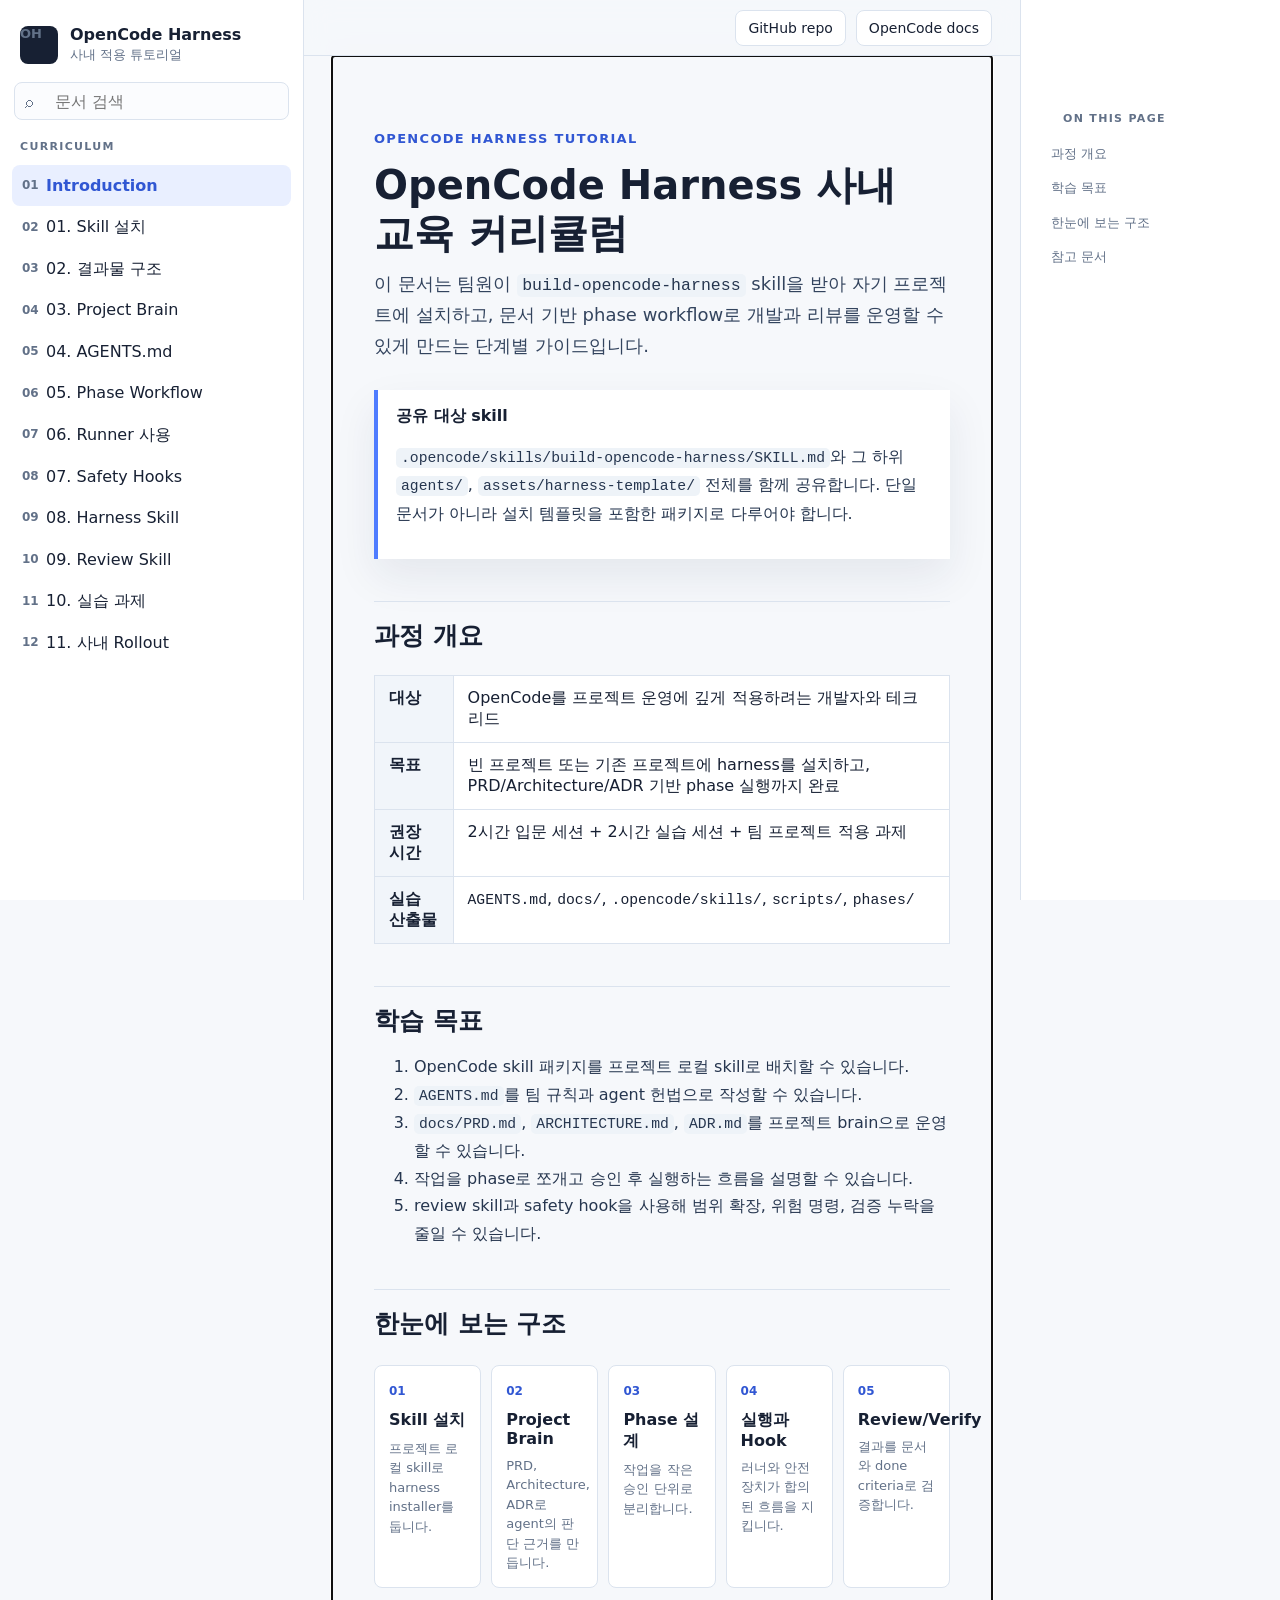
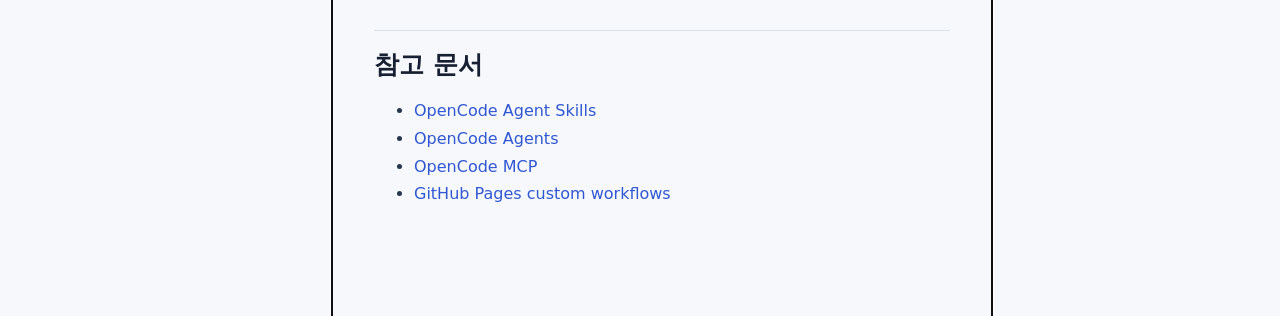
==== index.html @ 1af24cac "feat: add opencode harness tutorial site" ====
<!doctype html>
<html lang="ko">
  <head>
    <meta charset="utf-8" />
    <meta name="viewport" content="width=device-width, initial-scale=1" />
    <meta
      name="description"
      content="OpenCode harness skill을 사내 프로젝트에 설치하고 운영하는 단계별 교육 커리큘럼"
    />
    <title>OpenCode Harness Tutorial</title>
    <link rel="stylesheet" href="styles.css" />
  </head>
  <body>
    <div class="app-shell">
      <aside class="sidebar" aria-label="Curriculum navigation">
        <div class="brand">
          <span class="brand-mark" aria-hidden="true">OH</span>
          <div>
            <strong>OpenCode Harness</strong>
            <span>사내 적용 튜토리얼</span>
          </div>
        </div>

        <label class="search" for="doc-search">
          <span aria-hidden="true">⌕</span>
          <input id="doc-search" type="search" placeholder="문서 검색" autocomplete="off" />
        </label>

        <nav>
          <p class="nav-group">Curriculum</p>
          <ol id="chapter-list" class="chapter-list"></ol>
        </nav>
      </aside>

      <main class="content">
        <header class="topbar">
          <a class="repo-link" href="https://github.com/tell-me-W/opencode_hernes_tutorial" target="_blank" rel="noreferrer">
            GitHub repo
          </a>
          <a class="repo-link" href="https://opencode.ai/docs/" target="_blank" rel="noreferrer">
            OpenCode docs
          </a>
        </header>

        <article id="doc" class="doc" tabindex="-1"></article>
      </main>

      <aside class="toc" aria-label="Page outline">
        <p class="nav-group">On this page</p>
        <ol id="toc-list"></ol>
      </aside>
    </div>

    <script src="app.js"></script>
  </body>
</html>
---- styles.css ----
:root {
  --bg: #f6f8fb;
  --panel: #ffffff;
  --ink: #172033;
  --muted: #627188;
  --line: #dbe3ee;
  --accent: #4f7cff;
  --accent-strong: #3157d3;
  --accent-soft: #e9efff;
  --teal: #0f9b8e;
  --amber: #b56a00;
  --danger: #bd2d3d;
  --code-bg: #101827;
  --shadow: 0 18px 40px rgba(24, 39, 75, 0.08);
  color-scheme: light;
  font-family:
    Inter, ui-sans-serif, system-ui, -apple-system, BlinkMacSystemFont, "Segoe UI",
    sans-serif;
}

* {
  box-sizing: border-box;
}

body {
  margin: 0;
  background: var(--bg);
  color: var(--ink);
}

a {
  color: var(--accent-strong);
  text-decoration: none;
}

a:hover {
  text-decoration: underline;
}

.app-shell {
  display: grid;
  grid-template-columns: 304px minmax(0, 1fr) 260px;
  min-height: 100vh;
}

.sidebar,
.toc {
  position: sticky;
  top: 0;
  height: 100vh;
  overflow: auto;
  background: var(--panel);
  border-right: 1px solid var(--line);
}

.toc {
  border-right: 0;
  border-left: 1px solid var(--line);
  padding: 92px 22px 24px;
}

.brand {
  display: flex;
  gap: 12px;
  align-items: center;
  padding: 24px 20px 18px;
}

.brand-mark {
  display: inline-grid;
  width: 38px;
  height: 38px;
  place-items: center;
  border-radius: 8px;
  background: var(--ink);
  color: #fff;
  font-weight: 800;
  letter-spacing: 0;
}

.brand strong,
.brand span {
  display: block;
}

.brand span {
  margin-top: 2px;
  color: var(--muted);
  font-size: 13px;
}

.search {
  display: grid;
  grid-template-columns: 28px 1fr;
  align-items: center;
  margin: 0 14px 18px;
  padding: 0 10px;
  height: 38px;
  border: 1px solid var(--line);
  border-radius: 8px;
  color: var(--muted);
  background: #fbfcfe;
}

.search input {
  width: 100%;
  border: 0;
  outline: 0;
  background: transparent;
  color: var(--ink);
  font: inherit;
}

.nav-group {
  margin: 18px 20px 8px;
  color: var(--muted);
  font-size: 11px;
  font-weight: 800;
  letter-spacing: 0.12em;
  text-transform: uppercase;
}

.chapter-list,
.toc ol {
  margin: 0;
  padding: 0 12px 24px;
  list-style: none;
}

.chapter-list button,
.toc a {
  display: grid;
  grid-template-columns: 24px 1fr;
  align-items: center;
  width: 100%;
  min-height: 38px;
  padding: 7px 10px;
  border: 0;
  border-radius: 8px;
  background: transparent;
  color: var(--ink);
  font: inherit;
  text-align: left;
  cursor: pointer;
}

.chapter-list button:hover,
.toc a:hover {
  background: #f1f5fa;
  text-decoration: none;
}

.chapter-list button[aria-current="page"] {
  background: var(--accent-soft);
  color: var(--accent-strong);
  font-weight: 700;
}

.chapter-number {
  color: var(--muted);
  font-size: 12px;
  font-weight: 700;
}

.toc ol {
  padding: 0;
}

.toc a {
  grid-template-columns: 1fr;
  min-height: 30px;
  padding: 6px 8px;
  color: var(--muted);
  font-size: 13px;
}

.content {
  min-width: 0;
}

.topbar {
  position: sticky;
  top: 0;
  z-index: 5;
  display: flex;
  justify-content: flex-end;
  gap: 10px;
  height: 56px;
  padding: 10px 28px;
  border-bottom: 1px solid var(--line);
  background: rgba(246, 248, 251, 0.9);
  backdrop-filter: blur(14px);
}

.repo-link {
  display: inline-flex;
  align-items: center;
  min-height: 36px;
  padding: 0 12px;
  border: 1px solid var(--line);
  border-radius: 8px;
  background: var(--panel);
  color: var(--ink);
  font-size: 14px;
}

.doc {
  width: min(980px, calc(100vw - 620px));
  margin: 0 auto;
  padding: 72px 42px 96px;
}

.eyebrow {
  margin: 0 0 12px;
  color: var(--accent-strong);
  font-size: 13px;
  font-weight: 800;
  letter-spacing: 0.1em;
  text-transform: uppercase;
}

h1 {
  margin: 0 0 12px;
  font-size: 40px;
  line-height: 1.18;
  letter-spacing: 0;
}

h2 {
  margin: 42px 0 12px;
  padding-top: 18px;
  border-top: 1px solid var(--line);
  font-size: 25px;
  line-height: 1.3;
}

h3 {
  margin: 28px 0 10px;
  font-size: 18px;
}

p,
li {
  color: #26364f;
  font-size: 16px;
  line-height: 1.72;
}

.lead {
  max-width: 760px;
  margin: 0 0 28px;
  color: #33445e;
  font-size: 18px;
}

.callout {
  margin: 24px 0;
  padding: 16px 18px;
  border-left: 4px solid var(--accent);
  background: var(--panel);
  box-shadow: var(--shadow);
}

.callout strong {
  display: block;
  margin-bottom: 4px;
}

.grid-two {
  display: grid;
  grid-template-columns: repeat(2, minmax(0, 1fr));
  gap: 14px;
  margin: 22px 0;
}

.info-card {
  border: 1px solid var(--line);
  border-radius: 8px;
  background: var(--panel);
  padding: 16px;
}

.info-card h3 {
  margin-top: 0;
}

.info-card p {
  margin-bottom: 0;
}

.flow {
  display: grid;
  grid-template-columns: repeat(5, minmax(0, 1fr));
  gap: 10px;
  margin: 24px 0;
  align-items: stretch;
}

.flow-step {
  min-height: 118px;
  padding: 14px;
  border: 1px solid var(--line);
  border-radius: 8px;
  background: var(--panel);
}

.flow-step span {
  display: inline-block;
  margin-bottom: 12px;
  color: var(--accent-strong);
  font-size: 12px;
  font-weight: 800;
}

.flow-step strong {
  display: block;
  margin-bottom: 8px;
}

.flow-step p {
  margin: 0;
  color: var(--muted);
  font-size: 13px;
  line-height: 1.5;
}

.tree {
  overflow-x: auto;
  margin: 22px 0;
  padding: 18px;
  border-radius: 8px;
  background: var(--code-bg);
  color: #dce7ff;
}

pre {
  overflow-x: auto;
  margin: 18px 0;
  padding: 18px;
  border-radius: 8px;
  background: var(--code-bg);
  color: #dce7ff;
  line-height: 1.6;
}

code {
  font-family: "Cascadia Code", "SFMono-Regular", Consolas, monospace;
  font-size: 0.92em;
}

p code,
li code {
  padding: 2px 5px;
  border-radius: 5px;
  background: #eef3f8;
  color: #26364f;
}

table {
  width: 100%;
  margin: 22px 0;
  border-collapse: collapse;
  background: var(--panel);
}

th,
td {
  padding: 12px 14px;
  border: 1px solid var(--line);
  text-align: left;
  vertical-align: top;
}

th {
  background: #f1f5fa;
}

.badge {
  display: inline-flex;
  align-items: center;
  height: 24px;
  padding: 0 8px;
  border-radius: 6px;
  background: var(--accent-soft);
  color: var(--accent-strong);
  font-size: 12px;
  font-weight: 800;
}

.status-list {
  padding-left: 20px;
}

.empty-state {
  margin: 18px 12px;
  color: var(--muted);
  font-size: 14px;
}

@media (max-width: 1180px) {
  .app-shell {
    grid-template-columns: 280px minmax(0, 1fr);
  }

  .toc {
    display: none;
  }

  .doc {
    width: min(900px, calc(100vw - 280px));
  }
}

@media (max-width: 820px) {
  .app-shell {
    display: block;
  }

  .sidebar {
    position: relative;
    height: auto;
    border-right: 0;
    border-bottom: 1px solid var(--line);
  }

  .chapter-list {
    display: grid;
    grid-template-columns: repeat(2, minmax(0, 1fr));
    gap: 4px;
  }

  .topbar {
    position: relative;
    justify-content: flex-start;
    padding: 10px 16px;
  }

  .doc {
    width: 100%;
    padding: 40px 18px 72px;
  }

  h1 {
    font-size: 30px;
  }

  .grid-two,
  .flow {
    grid-template-columns: 1fr;
  }
}
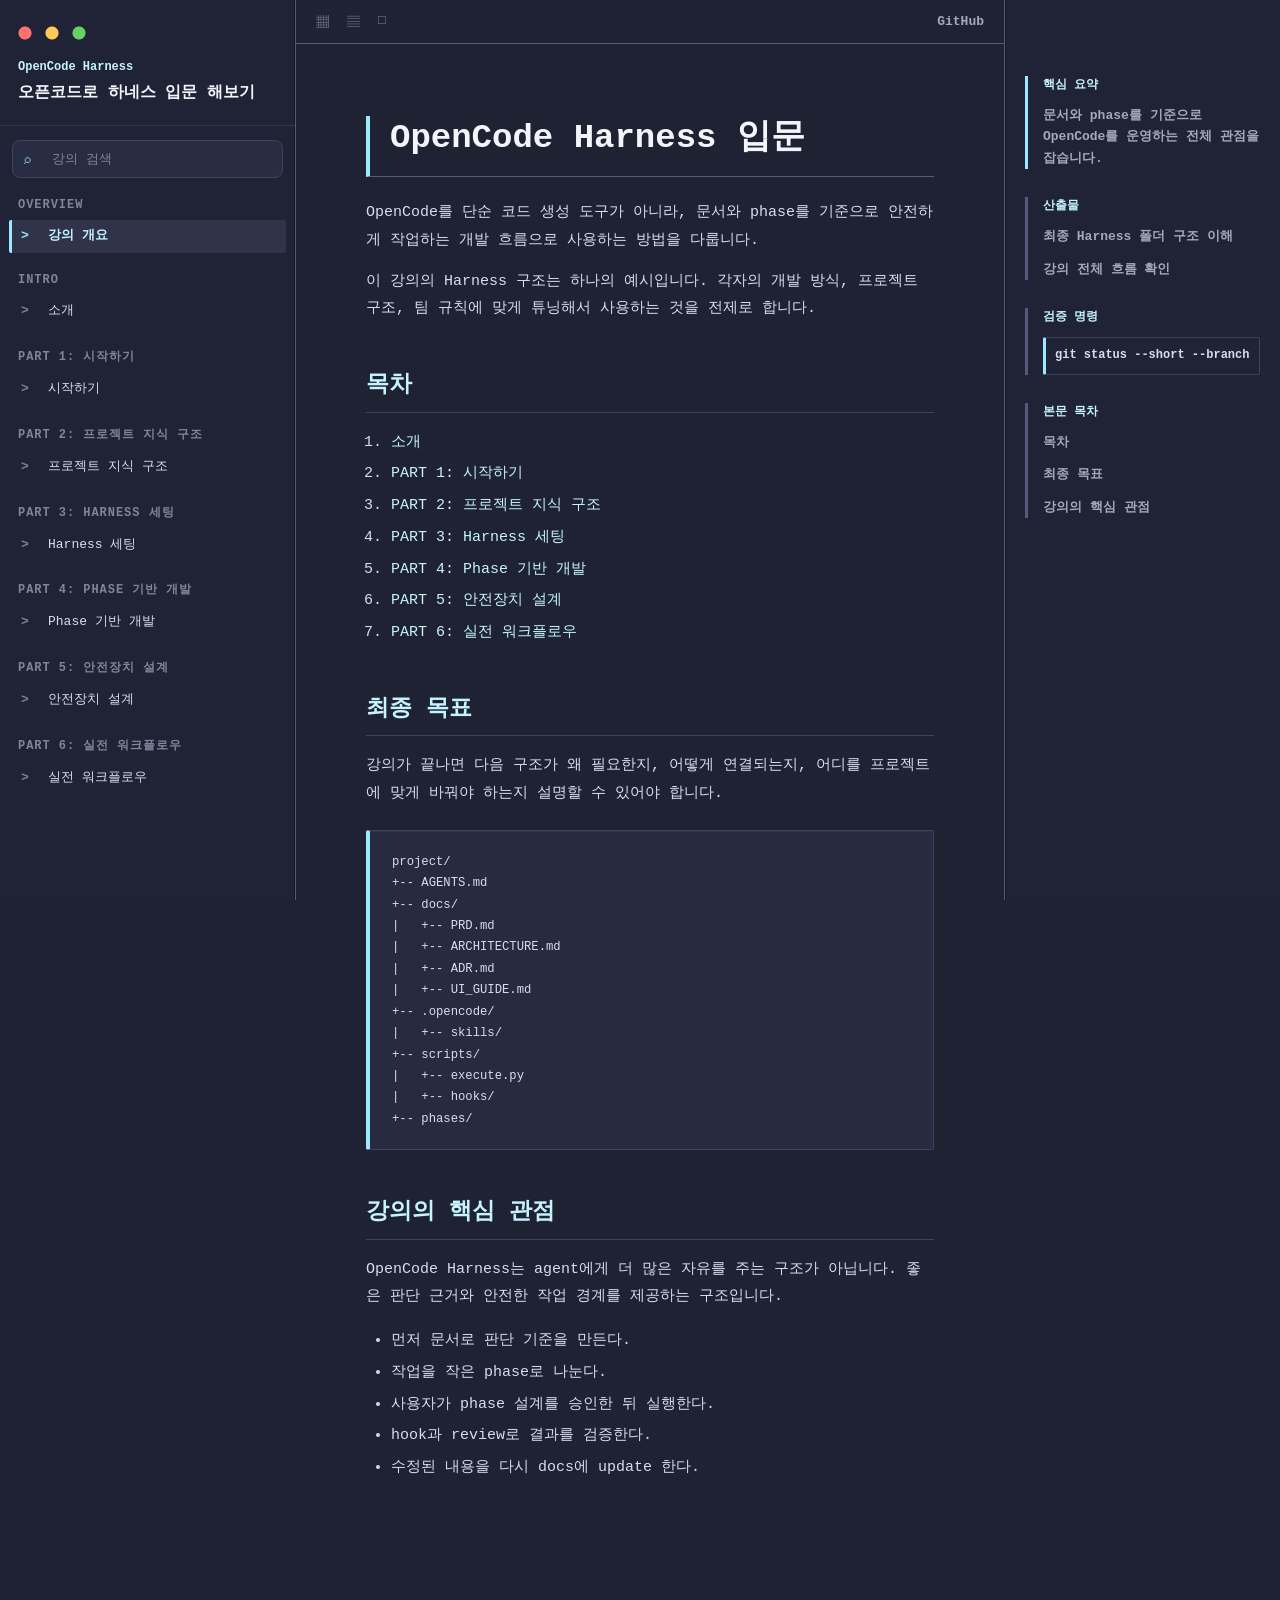
==== commit dff93e56: "feat: add opencode harness tutorial site" ====
--- a/index.html
+++ b/index.html
@@ -5,49 +5,63 @@
     <meta name="viewport" content="width=device-width, initial-scale=1" />
     <meta
       name="description"
-      content="OpenCode harness skill을 사내 프로젝트에 설치하고 운영하는 단계별 교육 커리큘럼"
+      content="오픈코드 하네스 구조를 문서, phase, 검증 흐름으로 배우는 입문 강의"
     />
-    <title>OpenCode Harness Tutorial</title>
+    <title>오픈코드로 하네스 입문 해보기</title>
     <link rel="stylesheet" href="styles.css" />
   </head>
   <body>
     <div class="app-shell">
-      <aside class="sidebar" aria-label="Curriculum navigation">
-        <div class="brand">
-          <span class="brand-mark" aria-hidden="true">OH</span>
-          <div>
-            <strong>OpenCode Harness</strong>
-            <span>사내 적용 튜토리얼</span>
-          </div>
-        </div>
+      <aside class="course-nav" id="course-nav" aria-label="강의 목차">
+        <header class="brand-block">
+          <p class="brand-kicker">OpenCode Harness</p>
+          <h1 id="site-title">오픈코드로 하네스 입문 해보기</h1>
+        </header>
 
-        <label class="search" for="doc-search">
+        <label class="search-box" for="chapter-search">
           <span aria-hidden="true">⌕</span>
-          <input id="doc-search" type="search" placeholder="문서 검색" autocomplete="off" />
+          <input id="chapter-search" type="search" placeholder="강의 검색" autocomplete="off" />
         </label>
 
         <nav>
-          <p class="nav-group">Curriculum</p>
-          <ol id="chapter-list" class="chapter-list"></ol>
+          <ol class="chapter-list" id="chapter-list"></ol>
         </nav>
       </aside>
 
-      <main class="content">
-        <header class="topbar">
-          <a class="repo-link" href="https://github.com/tell-me-W/opencode_hernes_tutorial" target="_blank" rel="noreferrer">
-            GitHub repo
-          </a>
-          <a class="repo-link" href="https://opencode.ai/docs/" target="_blank" rel="noreferrer">
-            OpenCode docs
+      <main class="lecture-main">
+        <header class="topbar" aria-label="강의 도구">
+          <div class="topbar-icons" aria-hidden="true">
+            <span>▦</span>
+            <span>▤</span>
+            <span>□</span>
+          </div>
+          <a href="https://github.com/tell-me-W/opencode_hernes_tutorial" target="_blank" rel="noreferrer">
+            GitHub
           </a>
         </header>
 
-        <article id="doc" class="doc" tabindex="-1"></article>
+        <article class="lecture-body" id="lecture-body" tabindex="-1"></article>
       </main>
 
-      <aside class="toc" aria-label="Page outline">
-        <p class="nav-group">On this page</p>
-        <ol id="toc-list"></ol>
+      <aside class="chapter-support" id="chapter-support" aria-label="현재 장의 핵심 요약">
+        <div class="support-inner">
+          <section>
+            <p class="support-label">핵심 요약</p>
+            <ul id="key-points"></ul>
+          </section>
+          <section>
+            <p class="support-label">산출물</p>
+            <ul id="outputs"></ul>
+          </section>
+          <section>
+            <p class="support-label">검증 명령</p>
+            <ul id="commands"></ul>
+          </section>
+          <section>
+            <p class="support-label">본문 목차</p>
+            <ol id="section-links"></ol>
+          </section>
+        </div>
       </aside>
     </div>
 
--- a/styles.css
+++ b/styles.css
@@ -1,21 +1,29 @@
 :root {
-  --bg: #f6f8fb;
-  --panel: #ffffff;
-  --ink: #172033;
-  --muted: #627188;
-  --line: #dbe3ee;
-  --accent: #4f7cff;
-  --accent-strong: #3157d3;
-  --accent-soft: #e9efff;
-  --teal: #0f9b8e;
-  --amber: #b56a00;
-  --danger: #bd2d3d;
-  --code-bg: #101827;
-  --shadow: 0 18px 40px rgba(24, 39, 75, 0.08);
-  color-scheme: light;
+  --bg: #05060a;
+  --shell: #1f2233;
+  --panel: #25283b;
+  --panel-raised: #30334a;
+  --panel-soft: #292c40;
+  --ink: #d9dcef;
+  --ink-strong: #f4f5fb;
+  --muted: #a4a8bd;
+  --muted-soft: #7f849b;
+  --line: #3d425f;
+  --line-strong: #545a7b;
+  --accent: #9ce8ff;
+  --accent-strong: #c5f3ff;
+  --accent-soft: #343b59;
+  --danger: #ff7270;
+  --warn: #ffc857;
+  --success: #66d063;
+  --diff-add: #c8f47f;
+  --diff-del: #ff7f86;
+  --code: #282b40;
+  --code-deep: #202335;
+  color-scheme: dark;
   font-family:
-    Inter, ui-sans-serif, system-ui, -apple-system, BlinkMacSystemFont, "Segoe UI",
-    sans-serif;
+    "Cascadia Code", "D2Coding", "SFMono-Regular", Consolas, "Noto Sans KR",
+    "Malgun Gothic", monospace;
 }
 
 * {
@@ -34,75 +42,91 @@
 }
 
 a:hover {
+  color: #ffffff;
   text-decoration: underline;
 }
 
 .app-shell {
   display: grid;
-  grid-template-columns: 304px minmax(0, 1fr) 260px;
+  grid-template-columns: 296px minmax(0, 1fr) 276px;
   min-height: 100vh;
-}
-
-.sidebar,
-.toc {
+  background: var(--shell);
+}
+
+.course-nav,
+.chapter-support {
   position: sticky;
   top: 0;
   height: 100vh;
   overflow: auto;
-  background: var(--panel);
-  border-right: 1px solid var(--line);
-}
-
-.toc {
-  border-right: 0;
-  border-left: 1px solid var(--line);
-  padding: 92px 22px 24px;
-}
-
-.brand {
-  display: flex;
-  gap: 12px;
-  align-items: center;
-  padding: 24px 20px 18px;
-}
-
-.brand-mark {
-  display: inline-grid;
-  width: 38px;
-  height: 38px;
-  place-items: center;
-  border-radius: 8px;
-  background: var(--ink);
-  color: #fff;
+  background: #202335;
+}
+
+.course-nav {
+  border-right: 1px solid var(--line-strong);
+  box-shadow: inset -1px 0 0 #151827;
+}
+
+.chapter-support {
+  border-left: 1px solid var(--line-strong);
+  background: #202335;
+  box-shadow: inset 1px 0 0 #151827;
+}
+
+.brand-block {
+  position: relative;
+  padding: 26px 18px 20px;
+  border-bottom: 1px solid #30344d;
+}
+
+.brand-block::before {
+  content: "";
+  display: block;
+  width: 82px;
+  height: 14px;
+  margin-bottom: 20px;
+  background:
+    radial-gradient(circle at 7px 7px, var(--danger) 0 6px, transparent 7px),
+    radial-gradient(circle at 34px 7px, var(--warn) 0 6px, transparent 7px),
+    radial-gradient(circle at 61px 7px, var(--success) 0 6px, transparent 7px);
+}
+
+.brand-kicker {
+  margin: 0 0 8px;
+  color: var(--accent-strong);
+  font-size: 12px;
   font-weight: 800;
   letter-spacing: 0;
 }
 
-.brand strong,
-.brand span {
-  display: block;
-}
-
-.brand span {
-  margin-top: 2px;
-  color: var(--muted);
-  font-size: 13px;
-}
-
-.search {
+.brand-block h1 {
+  margin: 0;
+  color: var(--ink-strong);
+  font-size: 16px;
+  line-height: 1.45;
+  letter-spacing: 0;
+}
+
+.search-box {
   display: grid;
-  grid-template-columns: 28px 1fr;
+  grid-template-columns: 26px 1fr;
   align-items: center;
-  margin: 0 14px 18px;
-  padding: 0 10px;
   height: 38px;
+  margin: 14px 12px 20px;
+  padding: 0 11px;
   border: 1px solid var(--line);
   border-radius: 8px;
-  color: var(--muted);
-  background: #fbfcfe;
-}
-
-.search input {
+  background: #292d43;
+  color: var(--accent);
+  font-size: 13px;
+}
+
+.search-box:focus-within {
+  border-color: var(--accent);
+  box-shadow: 0 0 0 1px rgba(156, 232, 255, 0.28);
+}
+
+.search-box input {
   width: 100%;
   border: 0;
   outline: 0;
@@ -111,303 +135,314 @@
   font: inherit;
 }
 
-.nav-group {
-  margin: 18px 20px 8px;
-  color: var(--muted);
-  font-size: 11px;
+.search-box input::placeholder {
+  color: var(--muted-soft);
+}
+
+.chapter-list {
+  margin: 0;
+  padding: 0 9px 48px;
+  list-style: none;
+}
+
+.chapter-group {
+  margin: 20px 9px 8px;
+  color: var(--muted-soft);
+  font-size: 12px;
   font-weight: 800;
-  letter-spacing: 0.12em;
+  letter-spacing: 0.08em;
   text-transform: uppercase;
 }
 
-.chapter-list,
-.toc ol {
-  margin: 0;
-  padding: 0 12px 24px;
-  list-style: none;
-}
-
-.chapter-list button,
-.toc a {
+.chapter-button {
   display: grid;
-  grid-template-columns: 24px 1fr;
-  align-items: center;
+  grid-template-columns: 20px 1fr;
+  gap: 7px;
+  align-items: start;
   width: 100%;
-  min-height: 38px;
-  padding: 7px 10px;
+  min-height: 32px;
+  margin: 2px 0;
+  padding: 7px 9px;
   border: 0;
-  border-radius: 8px;
+  border-left: 3px solid transparent;
+  border-radius: 2px;
   background: transparent;
   color: var(--ink);
   font: inherit;
+  font-size: 13px;
+  line-height: 1.45;
   text-align: left;
   cursor: pointer;
 }
 
-.chapter-list button:hover,
-.toc a:hover {
-  background: #f1f5fa;
-  text-decoration: none;
-}
-
-.chapter-list button[aria-current="page"] {
-  background: var(--accent-soft);
-  color: var(--accent-strong);
-  font-weight: 700;
-}
-
-.chapter-number {
-  color: var(--muted);
-  font-size: 12px;
-  font-weight: 700;
-}
-
-.toc ol {
-  padding: 0;
-}
-
-.toc a {
-  grid-template-columns: 1fr;
-  min-height: 30px;
-  padding: 6px 8px;
+.chapter-button::before {
+  content: ">";
+  color: var(--muted-soft);
+  font-weight: 900;
+  line-height: 1.4;
+}
+
+.chapter-button:hover {
+  background: #2a2e45;
+  color: var(--ink-strong);
+}
+
+.chapter-button[aria-current="page"] {
+  border-left-color: var(--accent);
+  background: var(--panel-raised);
+  color: var(--accent-strong);
+  font-weight: 800;
+}
+
+.chapter-button[aria-current="page"]::before {
+  color: var(--accent);
+}
+
+.empty-state {
+  padding: 16px 10px;
   color: var(--muted);
   font-size: 13px;
 }
 
-.content {
+.lecture-main {
   min-width: 0;
+  background: var(--shell);
 }
 
 .topbar {
   position: sticky;
   top: 0;
-  z-index: 5;
+  z-index: 10;
   display: flex;
-  justify-content: flex-end;
-  gap: 10px;
-  height: 56px;
-  padding: 10px 28px;
-  border-bottom: 1px solid var(--line);
-  background: rgba(246, 248, 251, 0.9);
-  backdrop-filter: blur(14px);
-}
-
-.repo-link {
-  display: inline-flex;
   align-items: center;
-  min-height: 36px;
-  padding: 0 12px;
-  border: 1px solid var(--line);
-  border-radius: 8px;
-  background: var(--panel);
-  color: var(--ink);
-  font-size: 14px;
-}
-
-.doc {
-  width: min(980px, calc(100vw - 620px));
-  margin: 0 auto;
-  padding: 72px 42px 96px;
-}
-
-.eyebrow {
-  margin: 0 0 12px;
-  color: var(--accent-strong);
+  justify-content: space-between;
+  height: 44px;
+  padding: 0 20px;
+  border-bottom: 1px solid var(--line-strong);
+  background: rgba(31, 34, 51, 0.94);
+  backdrop-filter: blur(10px);
+}
+
+.topbar-icons {
+  display: flex;
+  gap: 18px;
+  color: var(--muted-soft);
+  font-size: 13px;
+}
+
+.topbar a {
+  color: var(--muted);
   font-size: 13px;
   font-weight: 800;
-  letter-spacing: 0.1em;
-  text-transform: uppercase;
-}
-
-h1 {
-  margin: 0 0 12px;
-  font-size: 40px;
-  line-height: 1.18;
+}
+
+.lecture-body {
+  width: min(980px, calc(100vw - 624px));
+  margin: 0 auto;
+  padding: 72px 44px 120px;
+  outline: 0;
+}
+
+.lecture-body h1 {
+  margin: 0 0 22px;
+  padding: 0 0 16px 20px;
+  border-bottom: 1px solid var(--line-strong);
+  border-left: 4px solid var(--accent);
+  color: var(--ink-strong);
+  font-size: 34px;
+  line-height: 1.3;
   letter-spacing: 0;
 }
 
-h2 {
-  margin: 42px 0 12px;
-  padding-top: 18px;
-  border-top: 1px solid var(--line);
-  font-size: 25px;
-  line-height: 1.3;
-}
-
-h3 {
-  margin: 28px 0 10px;
+.lecture-body h2 {
+  margin: 46px 0 16px;
+  padding: 0 0 9px;
+  border-bottom: 1px solid var(--line);
+  color: var(--accent-strong);
+  font-size: 23px;
+  line-height: 1.45;
+  letter-spacing: 0;
+}
+
+.lecture-body h3 {
+  margin: 30px 0 10px;
+  color: #e6e8f6;
   font-size: 18px;
-}
-
-p,
-li {
-  color: #26364f;
-  font-size: 16px;
-  line-height: 1.72;
-}
-
-.lead {
-  max-width: 760px;
-  margin: 0 0 28px;
-  color: #33445e;
-  font-size: 18px;
-}
-
-.callout {
-  margin: 24px 0;
-  padding: 16px 18px;
+  line-height: 1.5;
+}
+
+.lecture-body p,
+.lecture-body li,
+.lecture-body td,
+.lecture-body th {
+  color: var(--ink);
+  font-size: 15px;
+  line-height: 1.85;
+}
+
+.lecture-body p {
+  margin: 13px 0;
+}
+
+.lecture-body ul,
+.lecture-body ol {
+  padding-left: 25px;
+}
+
+.lecture-body li {
+  margin: 4px 0;
+}
+
+.lecture-body code {
+  font-family: inherit;
+  font-size: 0.94em;
+}
+
+.lecture-body p code,
+.lecture-body li code,
+.lecture-body td code {
+  padding: 2px 6px;
+  border: 1px solid #424766;
+  border-radius: 4px;
+  background: #30344d;
+  color: var(--accent-strong);
+}
+
+.lecture-body pre {
+  overflow: auto;
+  margin: 22px 0;
+  padding: 20px 22px;
+  border: 1px solid var(--line);
   border-left: 4px solid var(--accent);
-  background: var(--panel);
-  box-shadow: var(--shadow);
-}
-
-.callout strong {
-  display: block;
-  margin-bottom: 4px;
-}
-
-.grid-two {
-  display: grid;
-  grid-template-columns: repeat(2, minmax(0, 1fr));
-  gap: 14px;
-  margin: 22px 0;
-}
-
-.info-card {
-  border: 1px solid var(--line);
-  border-radius: 8px;
-  background: var(--panel);
-  padding: 16px;
-}
-
-.info-card h3 {
-  margin-top: 0;
-}
-
-.info-card p {
-  margin-bottom: 0;
-}
-
-.flow {
-  display: grid;
-  grid-template-columns: repeat(5, minmax(0, 1fr));
-  gap: 10px;
-  margin: 24px 0;
-  align-items: stretch;
-}
-
-.flow-step {
-  min-height: 118px;
-  padding: 14px;
-  border: 1px solid var(--line);
-  border-radius: 8px;
-  background: var(--panel);
-}
-
-.flow-step span {
-  display: inline-block;
-  margin-bottom: 12px;
-  color: var(--accent-strong);
-  font-size: 12px;
-  font-weight: 800;
-}
-
-.flow-step strong {
-  display: block;
-  margin-bottom: 8px;
-}
-
-.flow-step p {
-  margin: 0;
-  color: var(--muted);
-  font-size: 13px;
-  line-height: 1.5;
-}
-
-.tree {
-  overflow-x: auto;
-  margin: 22px 0;
-  padding: 18px;
-  border-radius: 8px;
-  background: var(--code-bg);
-  color: #dce7ff;
-}
-
-pre {
-  overflow-x: auto;
-  margin: 18px 0;
-  padding: 18px;
-  border-radius: 8px;
-  background: var(--code-bg);
-  color: #dce7ff;
-  line-height: 1.6;
-}
-
-code {
-  font-family: "Cascadia Code", "SFMono-Regular", Consolas, monospace;
-  font-size: 0.92em;
-}
-
-p code,
-li code {
-  padding: 2px 5px;
-  border-radius: 5px;
-  background: #eef3f8;
-  color: #26364f;
-}
-
-table {
+  border-radius: 2px;
+  background: var(--code);
+  color: var(--ink);
+  line-height: 1.65;
+  box-shadow: inset 0 1px 0 rgba(255, 255, 255, 0.03);
+}
+
+.lecture-body pre code {
+  color: inherit;
+}
+
+.lecture-body table {
   width: 100%;
   margin: 22px 0;
   border-collapse: collapse;
-  background: var(--panel);
-}
-
-th,
-td {
-  padding: 12px 14px;
+  background: var(--panel-soft);
+}
+
+.lecture-body th,
+.lecture-body td {
+  padding: 11px 13px;
   border: 1px solid var(--line);
-  text-align: left;
   vertical-align: top;
 }
 
-th {
-  background: #f1f5fa;
-}
-
-.badge {
-  display: inline-flex;
-  align-items: center;
-  height: 24px;
-  padding: 0 8px;
-  border-radius: 6px;
-  background: var(--accent-soft);
+.lecture-body th {
+  background: var(--panel-raised);
+  color: var(--accent-strong);
+  font-weight: 900;
+}
+
+.lecture-body tr:nth-child(even) td {
+  background: rgba(255, 255, 255, 0.025);
+}
+
+.support-inner {
+  padding: 76px 20px 42px;
+}
+
+.support-inner section {
+  margin-bottom: 28px;
+  padding-left: 15px;
+  border-left: 3px solid var(--line-strong);
+}
+
+.support-inner section:first-child,
+.support-inner section:focus-within {
+  border-left-color: var(--accent);
+}
+
+.support-label {
+  margin: 0 0 11px;
   color: var(--accent-strong);
   font-size: 12px;
-  font-weight: 800;
-}
-
-.status-list {
-  padding-left: 20px;
-}
-
-.empty-state {
-  margin: 18px 12px;
+  font-weight: 900;
+  line-height: 1.5;
+  text-transform: uppercase;
+}
+
+.support-inner ul,
+.support-inner ol {
+  margin: 0;
+  padding: 0;
+  list-style: none;
+}
+
+.support-inner li {
+  margin: 0 0 11px;
   color: var(--muted);
-  font-size: 14px;
+  font-size: 13px;
+  font-weight: 650;
+  line-height: 1.65;
+}
+
+#commands li {
+  padding: 8px 9px;
+  border: 1px solid var(--line);
+  border-left: 3px solid var(--accent);
+  border-radius: 2px;
+  background: var(--code-deep);
+  color: var(--ink);
+  font-size: 12px;
+  font-weight: 700;
+  overflow-wrap: anywhere;
+}
+
+#section-links a {
+  color: var(--muted);
+}
+
+#section-links a:hover {
+  color: var(--accent-strong);
+}
+
+.loading {
+  color: var(--muted);
+}
+
+::selection {
+  background: rgba(156, 232, 255, 0.25);
+  color: #ffffff;
 }
 
 @media (max-width: 1180px) {
   .app-shell {
-    grid-template-columns: 280px minmax(0, 1fr);
-  }
-
-  .toc {
-    display: none;
-  }
-
-  .doc {
-    width: min(900px, calc(100vw - 280px));
+    grid-template-columns: 286px minmax(0, 1fr);
+  }
+
+  .chapter-support {
+    position: relative;
+    grid-column: 1 / -1;
+    height: auto;
+    border-left: 0;
+    border-top: 1px solid var(--line-strong);
+  }
+
+  .support-inner {
+    display: grid;
+    grid-template-columns: repeat(4, minmax(0, 1fr));
+    gap: 18px;
+    padding: 24px;
+  }
+
+  .support-inner section {
+    margin: 0;
+  }
+
+  .lecture-body {
+    width: min(920px, calc(100vw - 286px));
   }
 }
 
@@ -416,36 +451,52 @@
     display: block;
   }
 
-  .sidebar {
+  .course-nav {
     position: relative;
     height: auto;
     border-right: 0;
-    border-bottom: 1px solid var(--line);
+    border-bottom: 1px solid var(--line-strong);
   }
 
   .chapter-list {
     display: grid;
     grid-template-columns: repeat(2, minmax(0, 1fr));
     gap: 4px;
+    padding-bottom: 16px;
+  }
+
+  .chapter-group {
+    grid-column: 1 / -1;
   }
 
   .topbar {
     position: relative;
-    justify-content: flex-start;
-    padding: 10px 16px;
-  }
-
-  .doc {
+  }
+
+  .lecture-body {
     width: 100%;
-    padding: 40px 18px 72px;
-  }
-
-  h1 {
-    font-size: 30px;
-  }
-
-  .grid-two,
-  .flow {
+    padding: 36px 18px 64px;
+  }
+
+  .lecture-body h1 {
+    font-size: 28px;
+  }
+
+  .lecture-body h2 {
+    font-size: 21px;
+  }
+
+  .support-inner {
     grid-template-columns: 1fr;
   }
 }
+
+@media (max-width: 520px) {
+  .chapter-list {
+    grid-template-columns: 1fr;
+  }
+
+  .brand-block h1 {
+    font-size: 15px;
+  }
+}
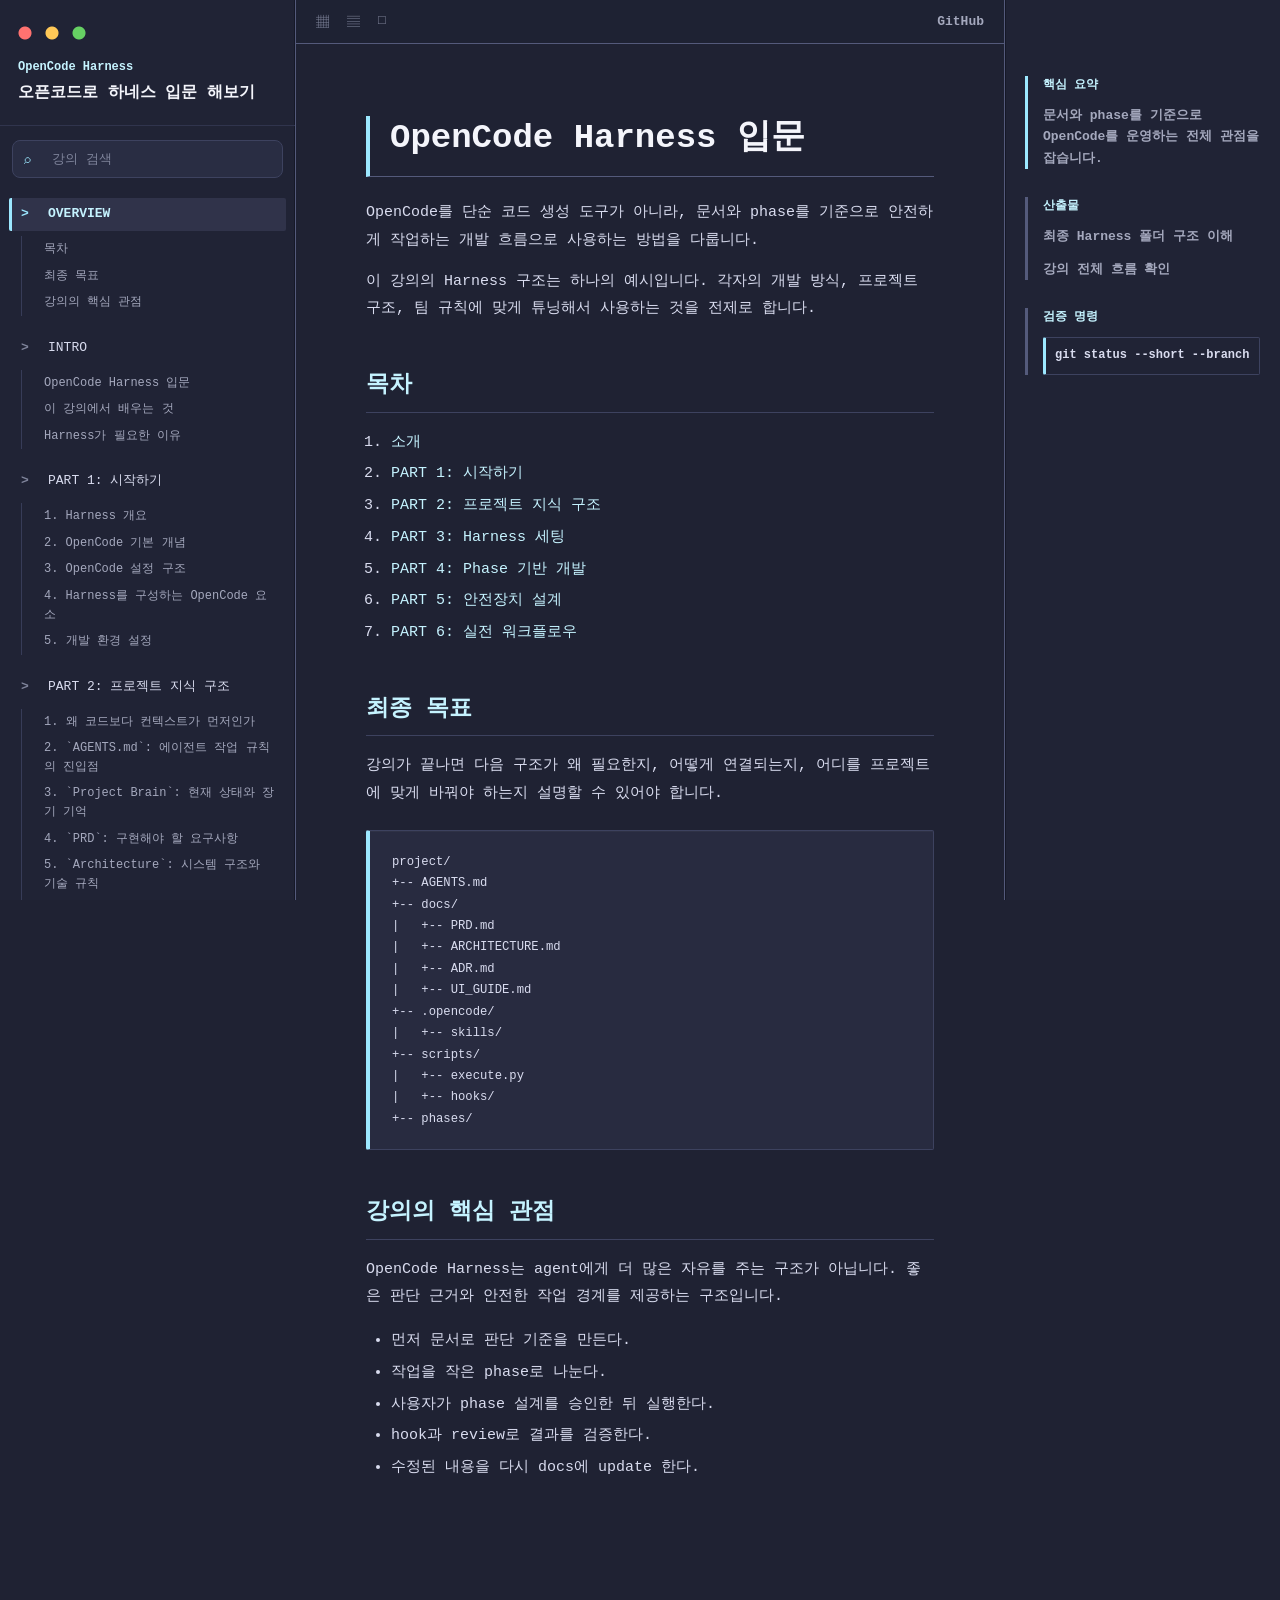
==== commit 067759fe: "fix: keep body toc in sidebar only" ====
--- a/index.html
+++ b/index.html
@@ -57,10 +57,6 @@
             <p class="support-label">검증 명령</p>
             <ul id="commands"></ul>
           </section>
-          <section>
-            <p class="support-label">본문 목차</p>
-            <ol id="section-links"></ol>
-          </section>
         </div>
       </aside>
     </div>
--- a/styles.css
+++ b/styles.css
@@ -145,13 +145,8 @@
   list-style: none;
 }
 
-.chapter-group {
-  margin: 20px 9px 8px;
-  color: var(--muted-soft);
-  font-size: 12px;
-  font-weight: 800;
-  letter-spacing: 0.08em;
-  text-transform: uppercase;
+.chapter-item {
+  margin: 0 0 16px;
 }
 
 .chapter-button {
@@ -172,6 +167,7 @@
   font-size: 13px;
   line-height: 1.45;
   text-align: left;
+  text-transform: uppercase;
   cursor: pointer;
 }
 
@@ -196,6 +192,47 @@
 
 .chapter-button[aria-current="page"]::before {
   color: var(--accent);
+}
+
+.subchapter-list {
+  margin: 5px 0 0;
+  padding: 0 0 0 27px;
+  list-style: none;
+}
+
+.subchapter-list li {
+  position: relative;
+}
+
+.subchapter-list li::before {
+  content: "";
+  position: absolute;
+  left: -15px;
+  top: 0;
+  bottom: 0;
+  width: 1px;
+  background: #373c58;
+}
+
+.subchapter-link {
+  display: block;
+  width: 100%;
+  min-height: 26px;
+  padding: 4px 8px;
+  border: 0;
+  border-radius: 2px;
+  background: transparent;
+  color: var(--muted);
+  font: inherit;
+  font-size: 12px;
+  line-height: 1.55;
+  text-align: left;
+  cursor: pointer;
+}
+
+.subchapter-link:hover {
+  background: #2a2e45;
+  color: var(--accent-strong);
 }
 
 .empty-state {
@@ -400,14 +437,6 @@
   overflow-wrap: anywhere;
 }
 
-#section-links a {
-  color: var(--muted);
-}
-
-#section-links a:hover {
-  color: var(--accent-strong);
-}
-
 .loading {
   color: var(--muted);
 }
@@ -465,8 +494,8 @@
     padding-bottom: 16px;
   }
 
-  .chapter-group {
-    grid-column: 1 / -1;
+  .chapter-item {
+    min-width: 0;
   }
 
   .topbar {
